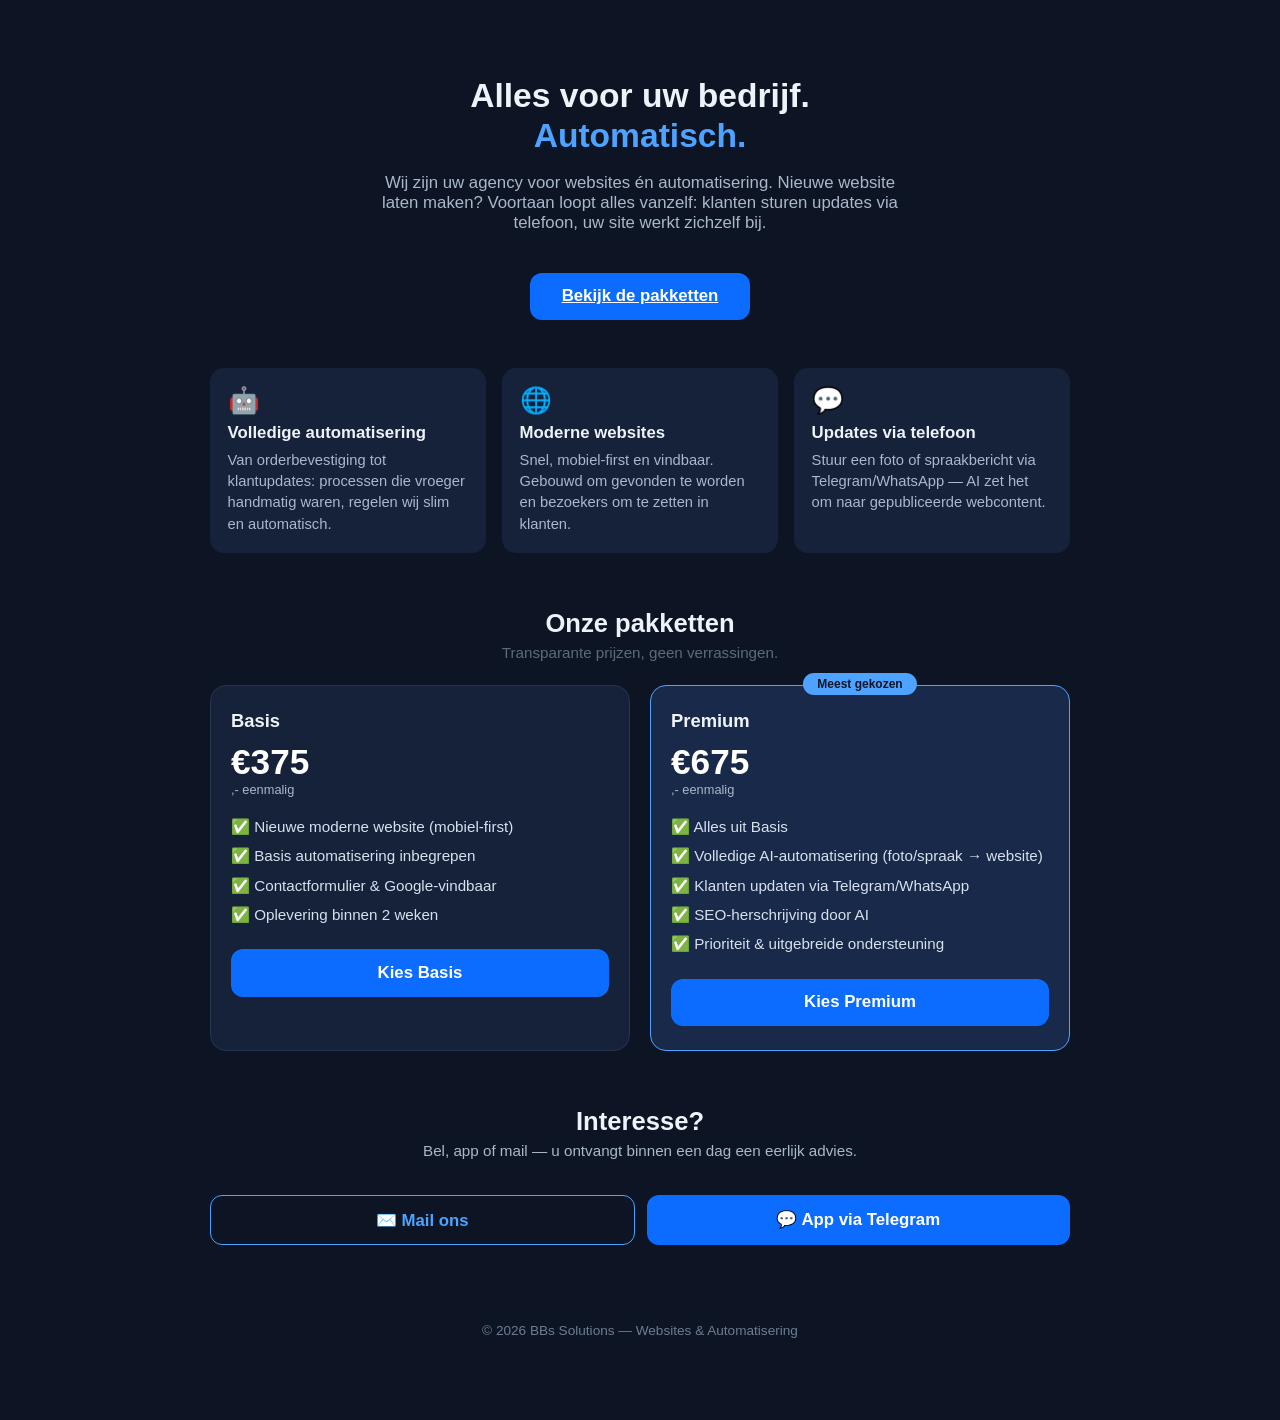
==== app/templates/site.html @ fc427b38 "Voeg agency-landingspagina toe op de homepage - Mobiel-first one-pager: hero, USP's (automatisering," ====
<!DOCTYPE html>
<html lang="nl">
<head>
<meta charset="utf-8">
<meta name="viewport" content="width=device-width, initial-scale=1, viewport-fit=cover">
<title>BBs Solutions — Websites &amp; Automatisering</title>
<meta name="description" content="Agency voor websites en automatisering: nieuwe website inclusief automatisering vanaf €375.">
<link rel="stylesheet" href="/static/style.css">
</head>
<body class="site">

<main class="wrap site-wrap">

  <section class="hero">
    <h1>Alles voor uw bedrijf.<br><span class="accent">Automatisch.</span></h1>
    <p class="sub">Wij zijn uw agency voor websites én automatisering. Nieuwe website laten maken? Voortaan loopt alles vanzelf: klanten sturen updates via telefoon, uw site werkt zichzelf bij.</p>
    <a class="primary cta" href="#aanbod">Bekijk de pakketten</a>
  </section>

  <section class="usps">
    <div class="usp"><span class="ico">🤖</span><h3>Volledige automatisering</h3><p>Van orderbevestiging tot klantupdates: processen die vroeger handmatig waren, regelen wij slim en automatisch.</p></div>
    <div class="usp"><span class="ico">🌐</span><h3>Moderne websites</h3><p>Snel, mobiel-first en vindbaar. Gebouwd om gevonden te worden en bezoekers om te zetten in klanten.</p></div>
    <div class="usp"><span class="ico">💬</span><h3>Updates via telefoon</h3><p>Stuur een foto of spraakbericht via Telegram/WhatsApp — AI zet het om naar gepubliceerde webcontent.</p></div>
  </section>

  <section id="aanbod" class="pricing">
    <h2>Onze pakketten</h2>
    <p class="sub">Transparante prijzen, geen verrassingen.</p>

    <div class="price-cards">
      <div class="price-card">
        <h3>Basis</h3>
        <div class="price">€375<span class="per">,- eenmalig</span></div>
        <ul>
          <li>✅ Nieuwe moderne website (mobiel-first)</li>
          <li>✅ Basis automatisering inbegrepen</li>
          <li>✅ Contactformulier &amp; Google-vindbaar</li>
          <li>✅ Oplevering binnen 2 weken</li>
        </ul>
        <a class="primary" href="#contact">Kies Basis</a>
      </div>

      <div class="price-card featured">
        <div class="badge">Meest gekozen</div>
        <h3>Premium</h3>
        <div class="price">€675<span class="per">,- eenmalig</span></div>
        <ul>
          <li>✅ Alles uit Basis</li>
          <li>✅ Volledige AI-automatisering (foto/spraak → website)</li>
          <li>✅ Klanten updaten via Telegram/WhatsApp</li>
          <li>✅ SEO-herschrijving door AI</li>
          <li>✅ Prioriteit &amp; uitgebreide ondersteuning</li>
        </ul>
        <a class="primary" href="#contact">Kies Premium</a>
      </div>
    </div>
  </section>

  <section id="contact" class="contact">
    <h2>Interesse?</h2>
    <p class="sub">Bel, app of mail — u ontvangt binnen een dag een eerlijk advies.</p>
    <div class="contact-btns">
      <a class="primary ghost" href="mailto:info@bbssolutions.nl">✉️ Mail ons</a>
      <a class="primary" href="https://t.me/jouwbot">💬 App via Telegram</a>
    </div>
  </section>

  <footer class="footer">
    <p>© <span id="year"></span> BBs Solutions — Websites &amp; Automatisering</p>
  </footer>

</main>
<script>document.getElementById('year').textContent = new Date().getFullYear();</script>
</body>
</html>
---- static/style.css ----
* { box-sizing: border-box; }
body {
  margin: 0;
  font-family: -apple-system, "Segoe UI", Roboto, sans-serif;
  background: #f4f6f8;
  color: #1c2733;
}
.wrap { max-width: 640px; margin: 0 auto; padding: 1.25rem; }
header h1 { font-size: 1.5rem; margin: 0.5rem 0 0.25rem; }
.sub { color: #5b6b7b; font-size: 0.95rem; margin-top: 0; }
.card {
  background: #fff;
  border-radius: 14px;
  padding: 1rem;
  margin: 1rem 0;
  box-shadow: 0 1px 4px rgba(16, 34, 51, 0.08);
}
.status {
  display: inline-block;
  font-size: 0.75rem;
  font-weight: 600;
  padding: 0.2rem 0.6rem;
  border-radius: 999px;
  background: #e8eef4;
}
.status-klaar { background: #d9f2e3; color: #1c7c46; }
.status-processing, .status-received { background: #fdf0d3; color: #946200; }
.status-error { background: #fadbd8; color: #a83226; }
.preview { width: 100%; border-radius: 10px; margin: 0.75rem 0; }
.form label { display: block; font-size: 0.85rem; color: #5b6b7b; margin: 0.75rem 0 0.25rem; }
.form input[type="text"], .form textarea {
  width: 100%;
  padding: 0.65rem;
  border: 1px solid #ccd6df;
  border-radius: 10px;
  font-size: 1rem;
  font-family: inherit;
}
.filelabel input { margin-top: 0.4rem; }
.primary {
  width: 100%;
  margin-top: 1rem;
  padding: 0.85rem;
  border: 0;
  border-radius: 12px;
  background: #0b6cff;
  color: #fff;
  font-size: 1.05rem;
  font-weight: 600;
}
.primary:active { background: #0958c8; }
.empty { text-align: center; color: #5b6b7b; padding: 2rem 0; }

/* ===== Agency landingspagina ===== */
body.site { background: #0d1524; color: #eef3fa; }
.site-wrap { max-width: 900px; }
.hero { text-align: center; padding: 3.5rem 0 2rem; }
.hero h1 { font-size: 2.1rem; line-height: 1.2; margin: 0 0 1rem; }
.hero .sub { font-size: 1.05rem; color: #a9b8cb; max-width: 34rem; margin: 0 auto 1.5rem; }
.accent { color: #4da3ff; }
.cta { display: inline-block; width: auto; padding: 0.85rem 2rem; }
.usps { display: grid; grid-template-columns: 1fr; gap: 1rem; padding: 1rem 0 2.5rem; }
@media (min-width: 700px) { .usps { grid-template-columns: repeat(3, 1fr); } }
.usp { background: #16213a; border-radius: 14px; padding: 1.1rem; }
.usp .ico { font-size: 1.6rem; }
.usp h3 { font-size: 1.05rem; margin: 0.5rem 0 0.4rem; }
.usp p { margin: 0; color: #a9b8cb; font-size: 0.92rem; line-height: 1.45; }
.pricing { padding: 1rem 0 2.5rem; text-align: center; }
.pricing h2, .contact h2 { font-size: 1.6rem; margin: 0 0 0.4rem; }
.price-cards { display: grid; grid-template-columns: 1fr; gap: 1.25rem; margin-top: 1.5rem; text-align: left; }
@media (min-width: 700px) { .price-cards { grid-template-columns: 1fr 1fr; } }
.price-card { position: relative; background: #16213a; border-radius: 16px; padding: 1.5rem 1.25rem; border: 1px solid #26344f; }
.price-card.featured { border-color: #4da3ff; background: #182949; }
.badge { position: absolute; top: -0.8rem; left: 50%; transform: translateX(-50%); background: #4da3ff; color: #0d1524; font-size: 0.75rem; font-weight: 700; padding: 0.25rem 0.9rem; border-radius: 999px; }
.price-card h3 { margin: 0; font-size: 1.15rem; }
.price { font-size: 2.2rem; font-weight: 800; margin: 0.6rem 0 1rem; color: #fff; }
.price .per { display: block; font-size: 0.8rem; font-weight: 400; color: #a9b8cb; }
.price-card ul { list-style: none; margin: 0 0 1.25rem; padding: 0; }
.price-card li { padding: 0.35rem 0; font-size: 0.95rem; color: #d7e1ee; }
.price-card .primary { display: block; text-align: center; text-decoration: none; }
.contact { text-align: center; padding: 1rem 0 2rem; }
.contact .sub { color: #a9b8cb; }
.contact-btns { display: flex; flex-direction: column; gap: 0.75rem; margin-top: 1.25rem; }
@media (min-width: 700px) { .contact-btns { flex-direction: row; justify-content: center; } }
.contact-btns .primary { display: block; text-decoration: none; padding: 0.85rem 1.5rem; }
.primary.ghost { background: transparent; border: 1px solid #4da3ff; color: #4da3ff; }
.footer { text-align: center; color: #6c7d93; font-size: 0.85rem; padding: 2rem 0 3rem; }
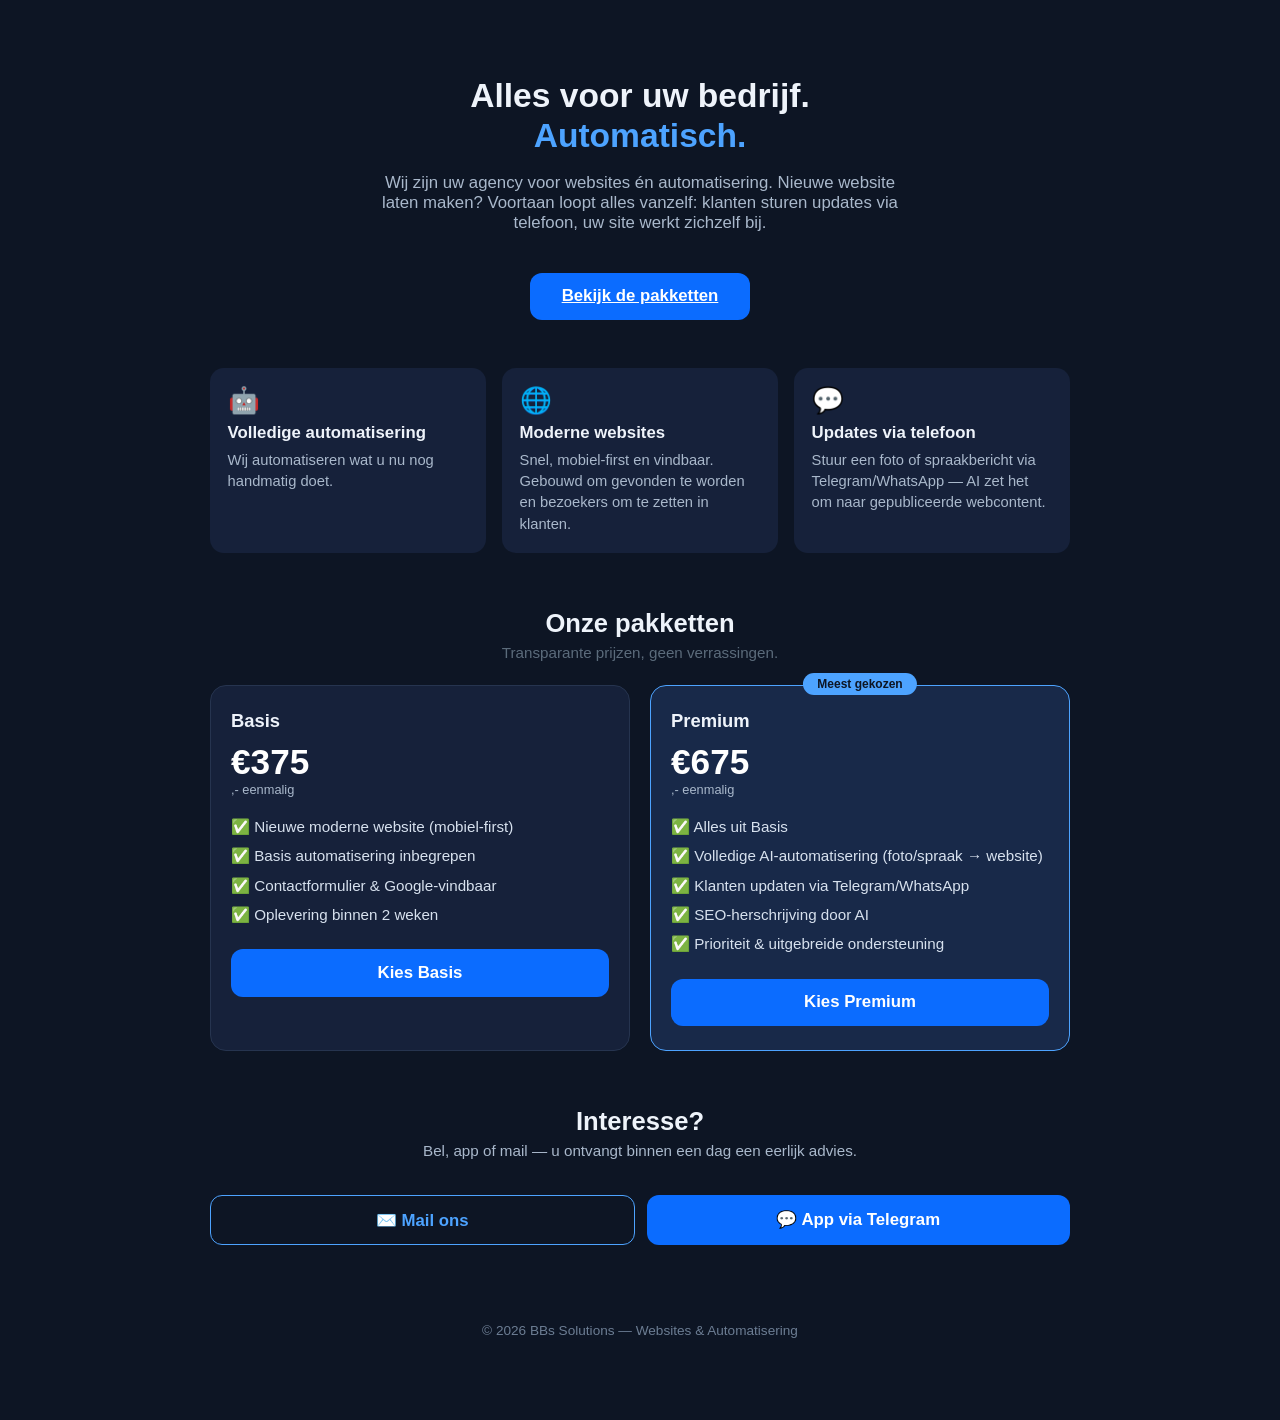
==== commit 0b587c83: "Kort de USP-tekst onder 'Volledige automatisering' in tot één regel Co-authored-by: BenjaminSmitBBsS" ====
--- a/app/templates/site.html
+++ b/app/templates/site.html
@@ -18,7 +18,7 @@
   </section>
 
   <section class="usps">
-    <div class="usp"><span class="ico">🤖</span><h3>Volledige automatisering</h3><p>Van orderbevestiging tot klantupdates: processen die vroeger handmatig waren, regelen wij slim en automatisch.</p></div>
+    <div class="usp"><span class="ico">🤖</span><h3>Volledige automatisering</h3><p>Wij automatiseren wat u nu nog handmatig doet.</p></div>
     <div class="usp"><span class="ico">🌐</span><h3>Moderne websites</h3><p>Snel, mobiel-first en vindbaar. Gebouwd om gevonden te worden en bezoekers om te zetten in klanten.</p></div>
     <div class="usp"><span class="ico">💬</span><h3>Updates via telefoon</h3><p>Stuur een foto of spraakbericht via Telegram/WhatsApp — AI zet het om naar gepubliceerde webcontent.</p></div>
   </section>
